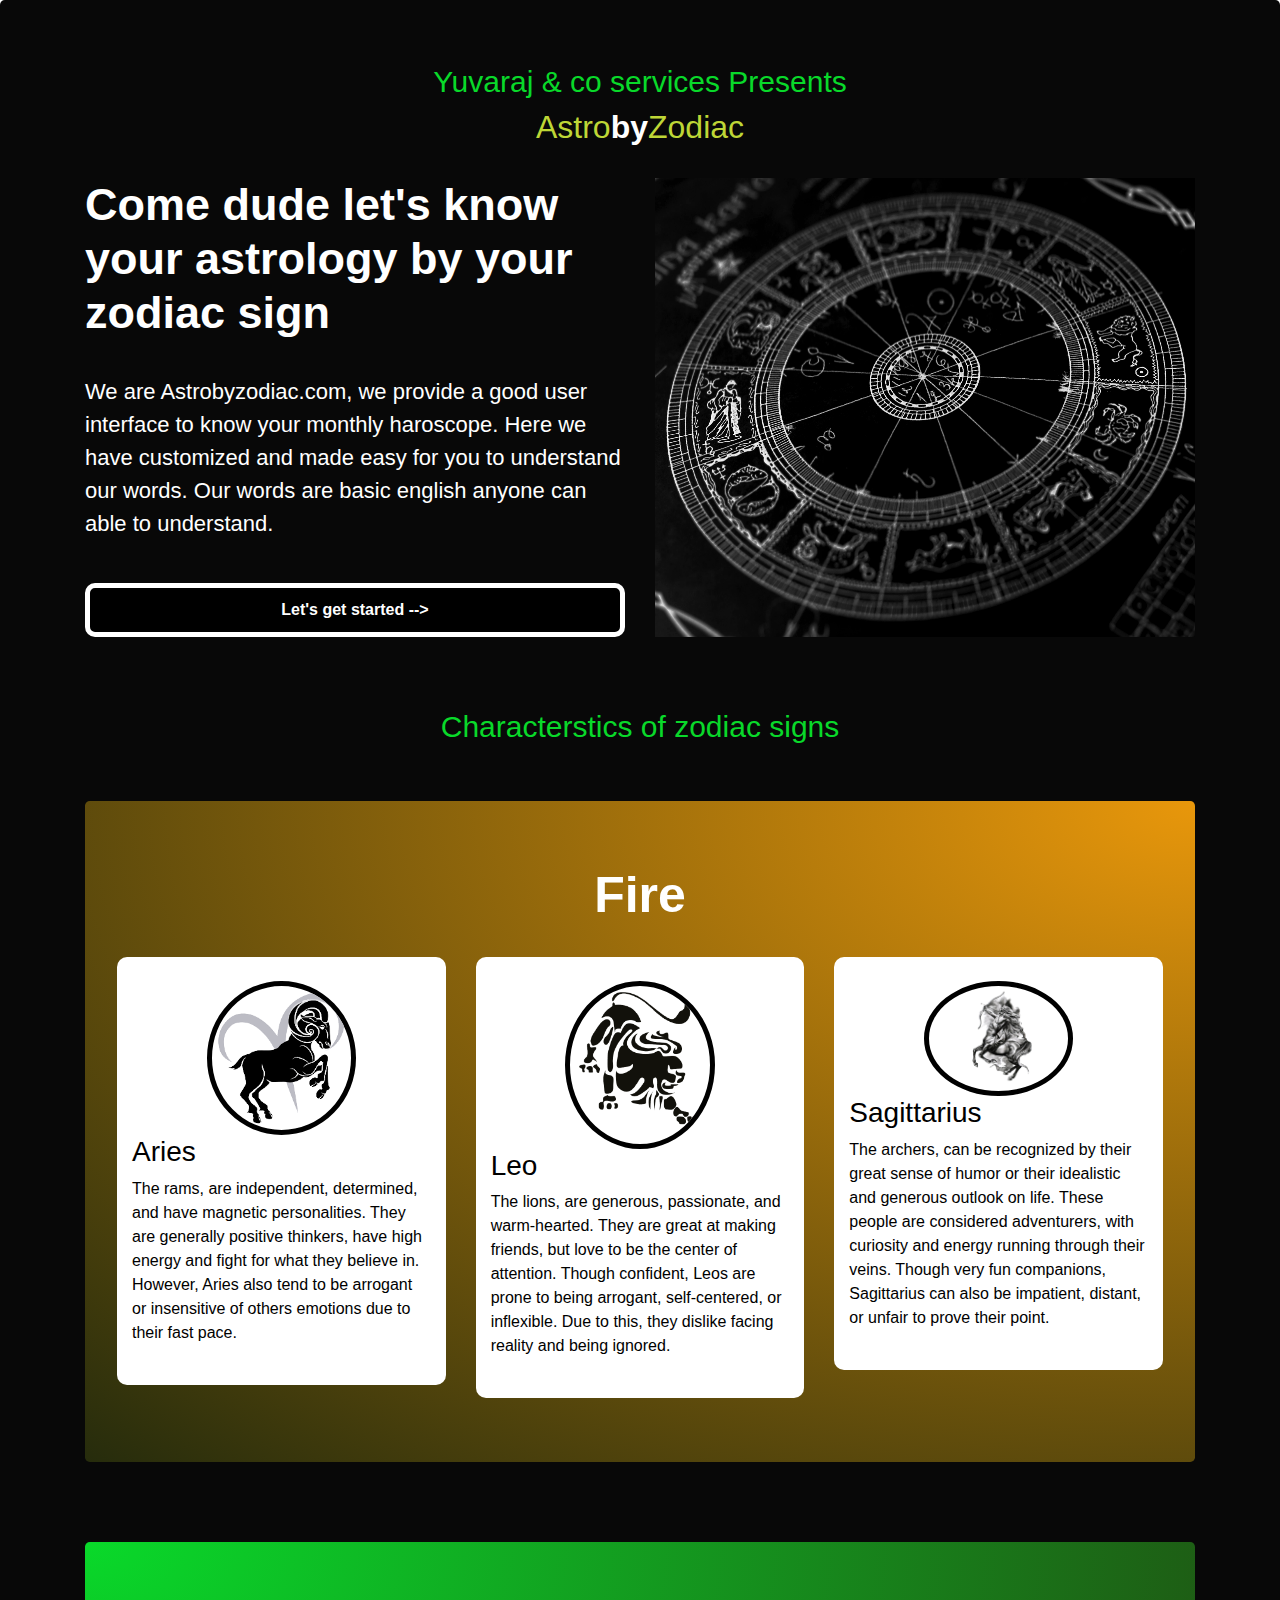
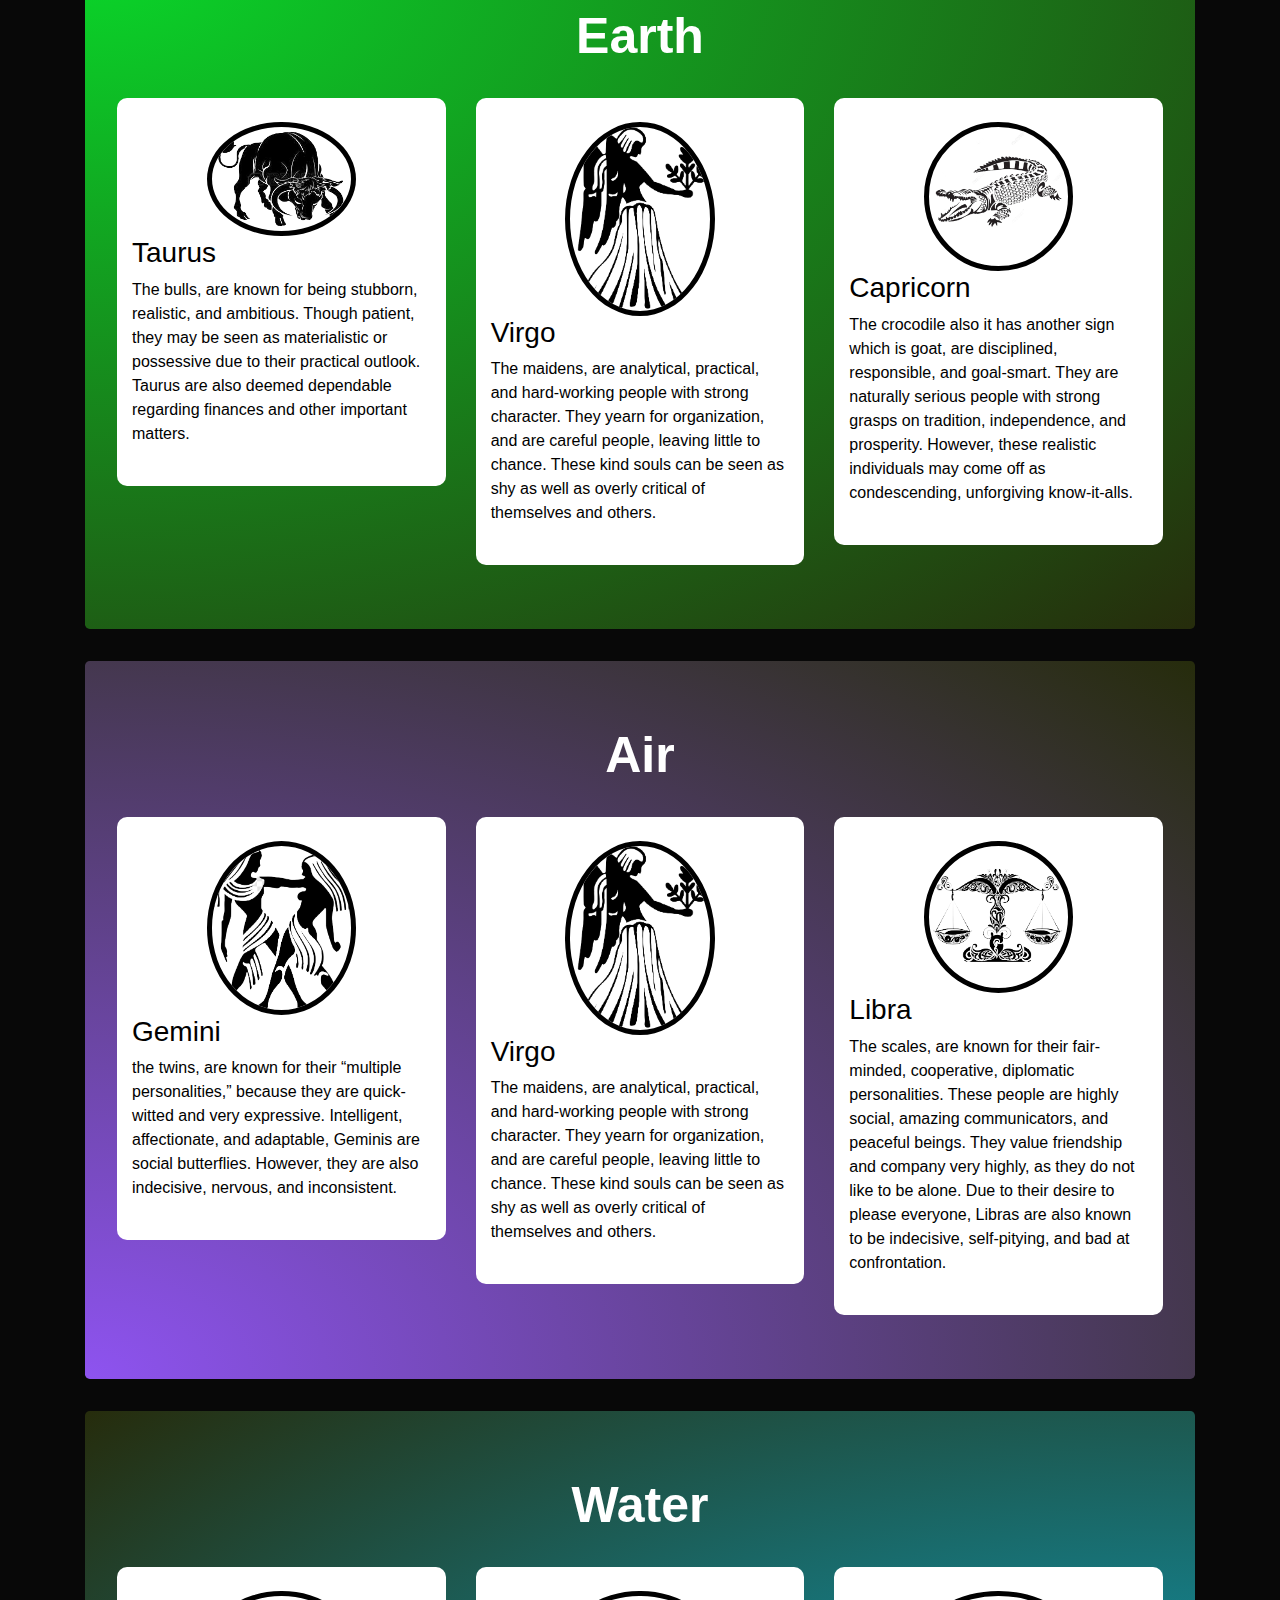
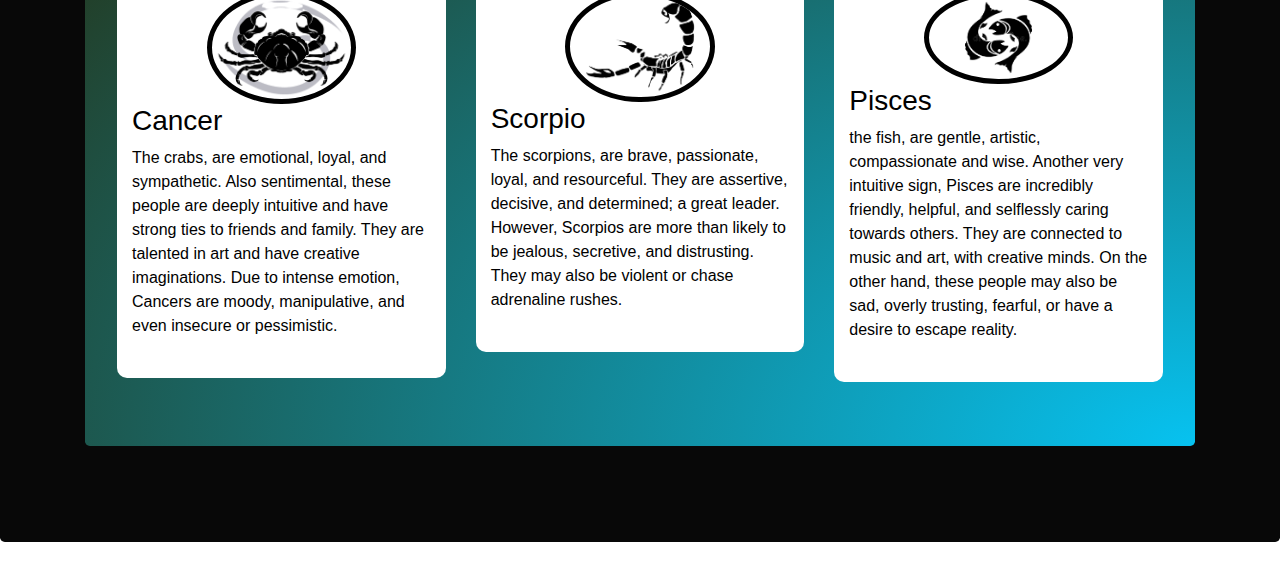
==== index.html @ 249bb6b2 "Added index.html" ====
<!DOCTYPE html>
<html lang="en">
<head>
    <meta charset="UTF-8">
    <meta http-equiv="X-UA-Compatible" content="IE=edge">
    <meta name="viewport" content="width=device-width, initial-scale=1.0">
    <title>Astro by Zodiac</title>
    <link rel="stylesheet" href="https://maxcdn.bootstrapcdn.com/bootstrap/4.5.2/css/bootstrap.min.css">
    <link rel="stylesheet" href="style.css">
</head>
<body>
    <div class="jumbotron head-sec">
        <div class="container">
            <center><h1 class="ys">Yuvaraj & co services Presents</h1></center>    
            <center><h2 class="logo-name">Astro<b class="by">by</b>Zodiac</h2></center>
            <br>
            <div class="row">
                <div class="col-sm-6">
                    <h1 class="head-heading1">Come dude let's know your astrology by your zodiac sign</h1>
                    <p class="head-paragraph1">We are Astrobyzodiac.com, we provide a good user interface to know your monthly haroscope. Here we have
                        customized and made easy for you to understand our words. Our words are basic english anyone can able to understand.
                    </p>
                    <button class="btn btn-block btn-getstarted">Let's get started --></button>
                </div>
                <div class="col-sm-6">
                    <img src="zodiacPic/astrology.jpg" class="astro-img">

                </div>
            </div>
            <br>
            <br>
            <br>
            <!-- Characterstics section -->
            <center><h1 class="ys">Characterstics of zodiac signs </h1></center>
            
           

        <br>
        <br>
        <div class="jumbotron fire">
            <center><h1 class="char-head">Fire</h1> </center>  
            <br>           
                <div class="row">
                    <div class="col-sm-4">
                        <div class="container char-con">
                            <br>
                            <center><img src="zodiacPic/aries-removebg-preview.png" class="round-img" alt=""></center>
                            <h3>Aries</h3>
                            <p>The rams, are independent, determined, and have magnetic personalities. They are generally positive thinkers, have high energy and fight for what they believe in.
                                However, Aries also tend to be arrogant or insensitive of others emotions due to their fast pace.</p>
                            <br>
                        </div>  
                    </div>
                    <div class="col-sm-4">
                        <div class="container char-con">
                            <br>
                            <center><img src="zodiacPic/leo-removebg-preview.png" class="round-img" alt=""></center>
                            <h3>Leo</h3>
                            <p>The lions, are generous, passionate, and warm-hearted. They are great at making friends, but love to be the center of attention.
                                 Though confident, Leos are prone to being arrogant, self-centered, or inflexible. Due to this, they dislike facing reality and being ignored.</p>
                            <br>
                        </div>  
                    </div>
                    <div class="col-sm-4">
                        <div class="container char-con">
                            <br>
                    <center><img src="zodiacPic/sagittarius-removebg-preview.png" class="round-img" alt=""></center>
                    <h3>Sagittarius</h3>
                    <p>The archers, can be recognized by their great sense of humor or their idealistic and generous outlook on life. 
                        These people are considered adventurers, with curiosity and energy running through their veins. Though very fun companions, Sagittarius can also be impatient, distant, or unfair to prove their point.
                    </p>
                    <br>
                        </div>  
                    </div>
                </div>
           
        
       </div>
       <br>
       <br>
       <div class="jumbotron earth">
            <center><h1 class="char-head">Earth</h1> </center>  
            <br>         
            <div class="row">
                <div class="col-sm-4">
                    <div class="container char-con">
                        <br>
                        <center><img src="zodiacPic/taurus-removebg-preview.png" class="round-img" alt=""></center>
                        <h3>Taurus</h3>
                        <p>The bulls, are known for being stubborn, realistic, and ambitious. Though patient, they may be seen as materialistic or possessive due to their practical outlook. 
                            Taurus are also deemed dependable regarding finances and other important matters.</p>
                        
                        <br>
                    </div>  
                </div>
                <div class="col-sm-4">
                    <div class="container char-con">
                        <br>
                    <center><img src="zodiacPic/virgo_kanya_-removebg-preview.png" class="round-img" alt=""></center>
                    <h3>Virgo</h3>
                    <p>The maidens, are analytical, practical, and hard-working people with strong character. They yearn for organization, and are careful people, leaving
                         little to chance. These kind souls can be seen as shy as well as overly critical of themselves and others.
                        </p>
                    <br>
                    </div>  
                </div>
                <div class="col-sm-4">
                    <div class="container char-con">
                        <br>
                        <center><img src="zodiacPic/capricorn-removebg-preview.png" class="round-img" alt=""></center>
                        <h3>Capricorn</h3>
                        <p> The crocodile also it has another sign which is goat, are disciplined, responsible, and goal-smart. They are naturally serious
                             people with strong grasps on tradition, independence, and prosperity. However, these realistic individuals may come off as condescending, unforgiving know-it-alls.
                        </p>
                        <br>
                    </div>  
                </div>
            </div>    
       </div>
       <div class="jumbotron air">
         <center><h1 class="char-head">Air</h1> </center>  
            <br>          
            <div class="row">
                <div class="col-sm-4">
                    <div class="container char-con">
                        <br>
                        <center><img src="zodiacPic/gemini-removebg-preview.png" class="round-img" alt=""></center>
                        <h3>Gemini</h3>
                        <p>the twins, are known for their “multiple personalities,” because they are quick-witted and very expressive. Intelligent, affectionate, and adaptable, Geminis are social butterflies. However, they are also indecisive, nervous, and inconsistent.</p>
                        <br>
                    </div>  
                </div>
                <div class="col-sm-4">
                    <div class="container char-con">
                        <br>
                    <center><img src="zodiacPic/virgo_kanya_-removebg-preview.png" class="round-img" alt=""></center>
                    <h3>Virgo</h3>
                    <p>The maidens, are analytical, practical, and hard-working people with strong character. They yearn for organization, and are careful people, leaving
                         little to chance. These kind souls can be seen as shy as well as overly critical of themselves and others.
                        </p>
                    <br>
                    </div>  
                </div>
                <div class="col-sm-4">
                    <div class="container char-con">
                        <br>
                        <center><img src="zodiacPic/libra-removebg-preview.png" class="round-img" alt=""></center>
                        <h3>Libra</h3>
                        <p>The scales, are known for their fair-minded, cooperative, diplomatic personalities. These people are highly social, amazing communicators, and peaceful beings. They value friendship and company very highly, as they do not like to be alone.
                           Due to their desire to please everyone, Libras are also known to be indecisive, self-pitying, and bad at confrontation.</p>
                        <br>
                    </div>  
                </div>
            </div>    
       </div>
       <div class="jumbotron water">
            <center><h1 class="char-head">Water</h1> </center>  
                <br>        
            <div class="row">
                <div class="col-sm-4">
                    <div class="container char-con">
                        <br>
                        <center><img src="zodiacPic/cancer-removebg-preview.png" class="round-img" alt=""></center>
                        <h3>Cancer</h3>
                        <p>The crabs, are emotional, loyal, and sympathetic. Also sentimental, these people are deeply intuitive and have strong ties to friends and family. They are talented in art and have creative imaginations. Due to intense emotion, Cancers are moody, manipulative, and even insecure or pessimistic.</p>
                        <br>
                    </div>  
                </div>
                <div class="col-sm-4">
                    <div class="container char-con">
                        <br>
                    <center><img src="zodiacPic/scorpio-removebg-preview.png" class="round-img" alt=""></center>
                    <h3>Scorpio</h3>
                    <p>The scorpions, are brave, passionate, loyal, and resourceful. They are assertive, decisive, and determined; a great leader. However,
                     Scorpios are more than likely to be jealous, secretive, and distrusting. They may also be violent or chase adrenaline rushes.
                    </p>
                    <br>
                    </div>  
                </div>
                <div class="col-sm-4">
                    <div class="container char-con">
                        <br>
                        <center><img src="zodiacPic/pisces-removebg-preview.png" class="round-img" alt=""></center>
                        <h3>Pisces</h3>
                        <p>the fish, are gentle, artistic, compassionate and wise. Another very intuitive sign, Pisces are incredibly friendly, helpful, and selflessly caring towards others. They are connected to music and art, with creative minds.
                        On the other hand, these people may also be sad, overly trusting, fearful, or have a desire to escape reality.</p>
                        <br>
                    </div>  
                </div>
            </div>    
       </div>
    </div>   
  
    
</body>
</html>
---- style.css ----
.astro-img{
    width: 100%;
    height: 100%;
}
.head-sec{
    background-color: #080808;
    color: white;
}
.head-heading1{
    font-size: 45px;
    font-weight: 800;
}
.head-paragraph1{
    padding-top: 5%;
    font-size: 22px;
    font-weight: 300;
    padding-bottom: 5%;
}
.btn-getstarted{
    /* https://www.css-gradient.com/ */
    padding: 10px;
    border: 5px solid white;
    border-radius: 10px;
    color: white;
    font-weight: 800;
    background-color: black;


}
.btn-getstarted:hover {
    color: white;
    box-shadow: 1px 1px 3px 3px #8E53F0 ;
    font-size: 17px;
}
.char-con{
    background-color: white;
    color: black;
    border-radius: 10px;
}
.round-img{
    border: 5px solid black;
    border-radius: 100%;
    width: 50%;
    height: 50%;
}
.fire{
    background: #E8970B;
background: -webkit-radial-gradient(top right, #E8970B, #262C0C);
background: -moz-radial-gradient(top right, #E8970B, #262C0C);
background: radial-gradient(to bottom left, #E8970B, #262C0C);
}
.air{
    background: #8E53F0;
    background: -webkit-radial-gradient(bottom left, #8E53F0, #262C0C);
    background: -moz-radial-gradient(bottom left, #8E53F0, #262C0C);
    background: radial-gradient(to top right, #8E53F0, #262C0C);
}
.water{
    background: #07C2F0;
background: -webkit-radial-gradient(bottom right, #07C2F0, #262C0C);
background: -moz-radial-gradient(bottom right, #07C2F0, #262C0C);
background: radial-gradient(to top left, #07C2F0, #262C0C);
}
.earth{
    background: #09D92A;
background: -webkit-radial-gradient(top left, #09D92A, #262C0C);
background: -moz-radial-gradient(top left, #09D92A, #262C0C);
background: radial-gradient(to bottom right, #09D92A, #262C0C);
}
.char-head{
    font-size: 50px;
    font-weight: 700;
}
.logo-name{
    color: #BED636;

}
.by{
    color: white;
}
.ys{
    color: #09D92A;
    font-size: 30px;
}
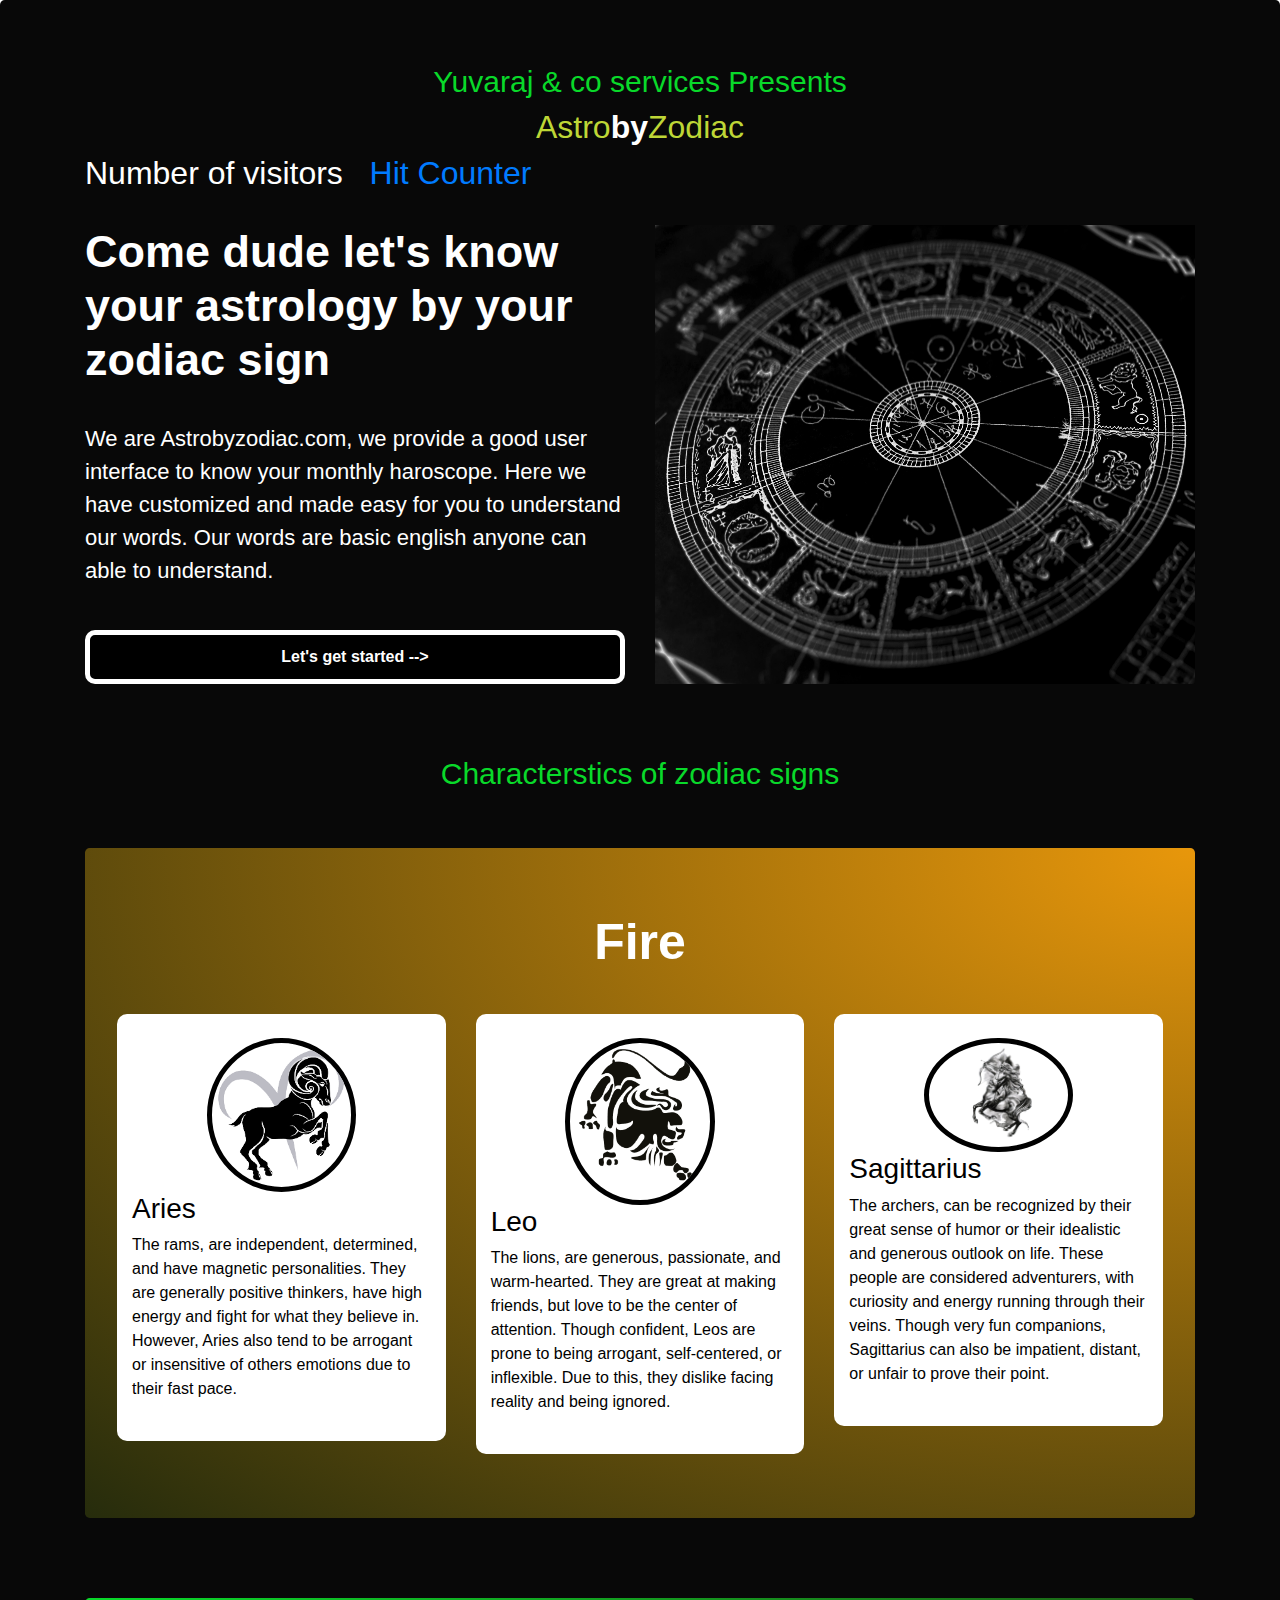
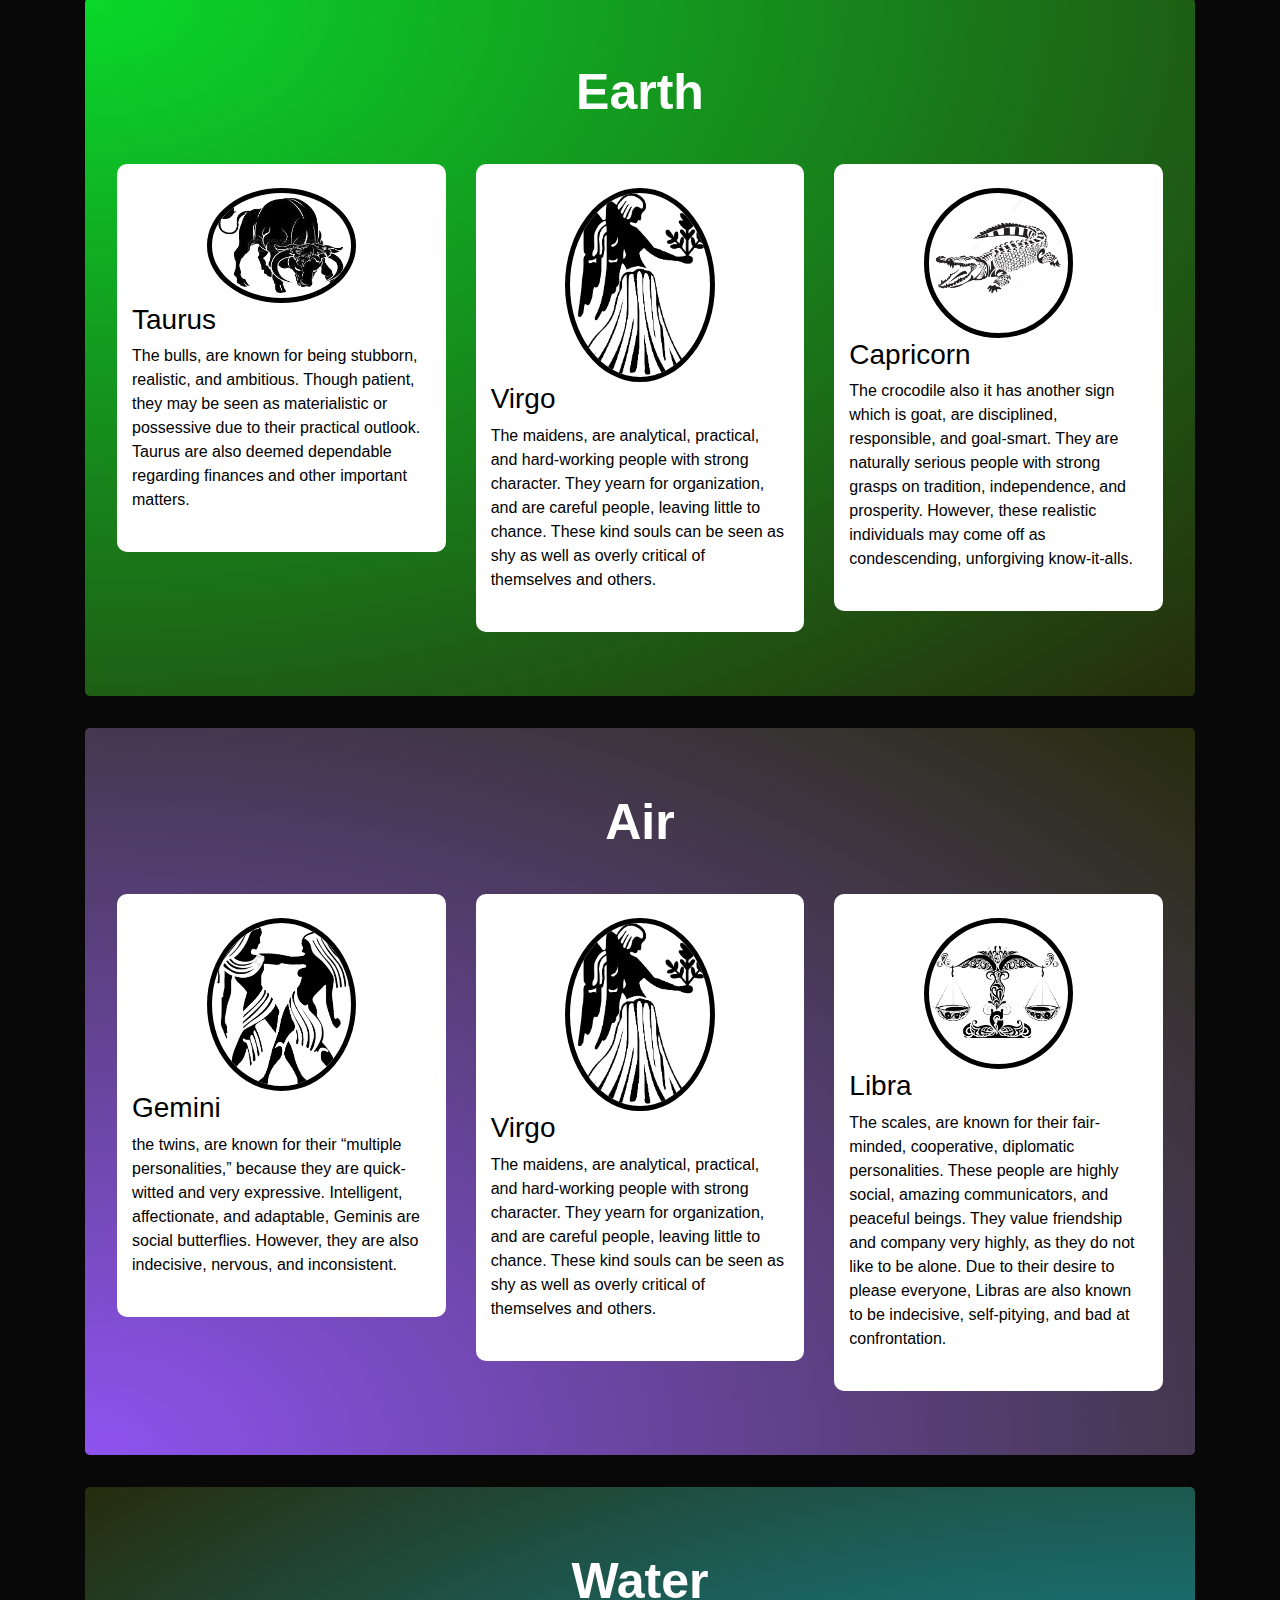
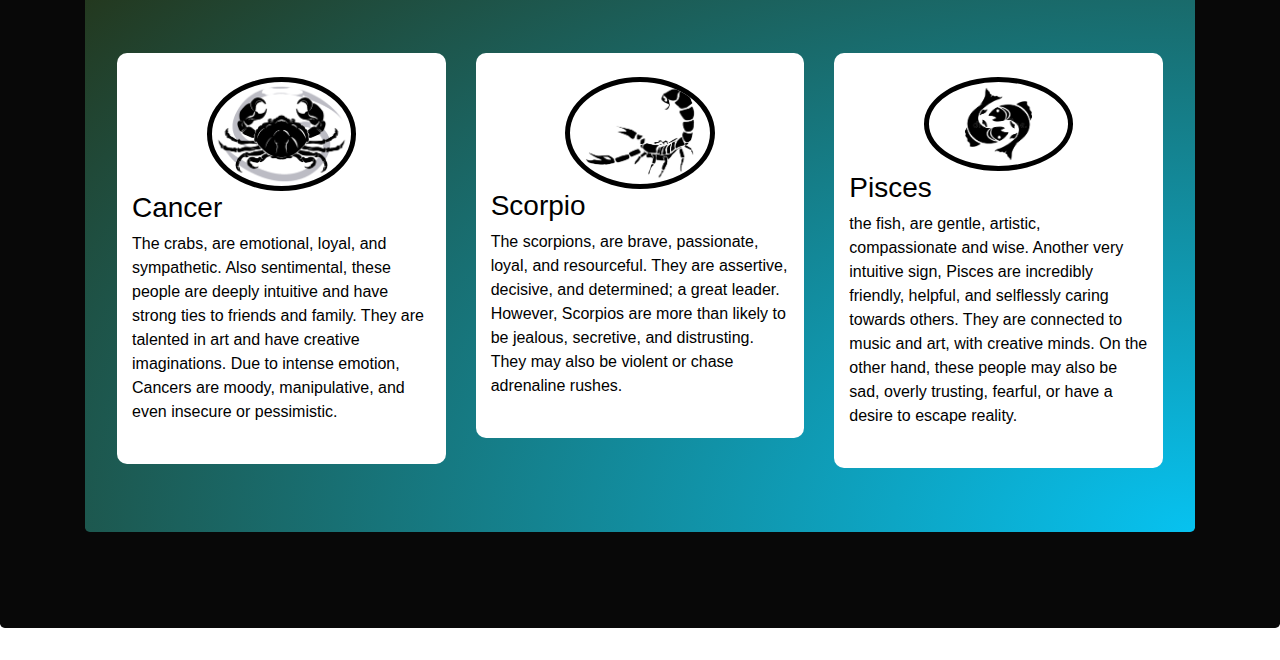
==== commit 6b93c4dd: "added counter" ====
--- a/index.html
+++ b/index.html
@@ -13,6 +13,13 @@
         <div class="container">
             <center><h1 class="ys">Yuvaraj & co services Presents</h1></center>    
             <center><h2 class="logo-name">Astro<b class="by">by</b>Zodiac</h2></center>
+           
+            
+<!-- Badge Code - Do Not Change The Code -->
+<h2>Number of visitors &nbsp; <a class="hitCounter" href="https://visitorshitcounter.com/" target="_blank" title="Hit counter" data-name="1a93718958e45dc6cc021328e9978897|5|page|1|#ea5050|#ffffff|small|s-hit">Hit Counter</a></h2>
+    <script>document.write("<script type='text/javascript' src='https://visitorshitcounter.com/js/hitCounter.js?v="+Date.now()+"'><\/script>");</script>
+<!-- Badge Code End Here -->
+
             <br>
             <div class="row">
                 <div class="col-sm-6">
@@ -51,6 +58,7 @@
                             <br>
                         </div>  
                     </div>
+                    
                     <div class="col-sm-4">
                         <div class="container char-con">
                             <br>
--- a/style.css
+++ b/style.css
@@ -36,6 +36,7 @@
     background-color: white;
     color: black;
     border-radius: 10px;
+    margin-top: 10px;
 }
 .round-img{
     border: 5px solid black;
@@ -81,4 +82,17 @@
 .ys{
     color: #09D92A;
     font-size: 30px;
+}
+a.hitCounter.badge-done0 {
+    background-color: #42b82b !important;
+    background-image: url()!important;
+    display: inline-block;
+    background-repeat: no-repeat;
+    color: #ffffff;
+    text-decoration: none;
+    text-indent: 0px;
+    padding: 7px;
+    min-width: 90px;
+    font-size: 20px;
+    background-position: 8px 10px;
 }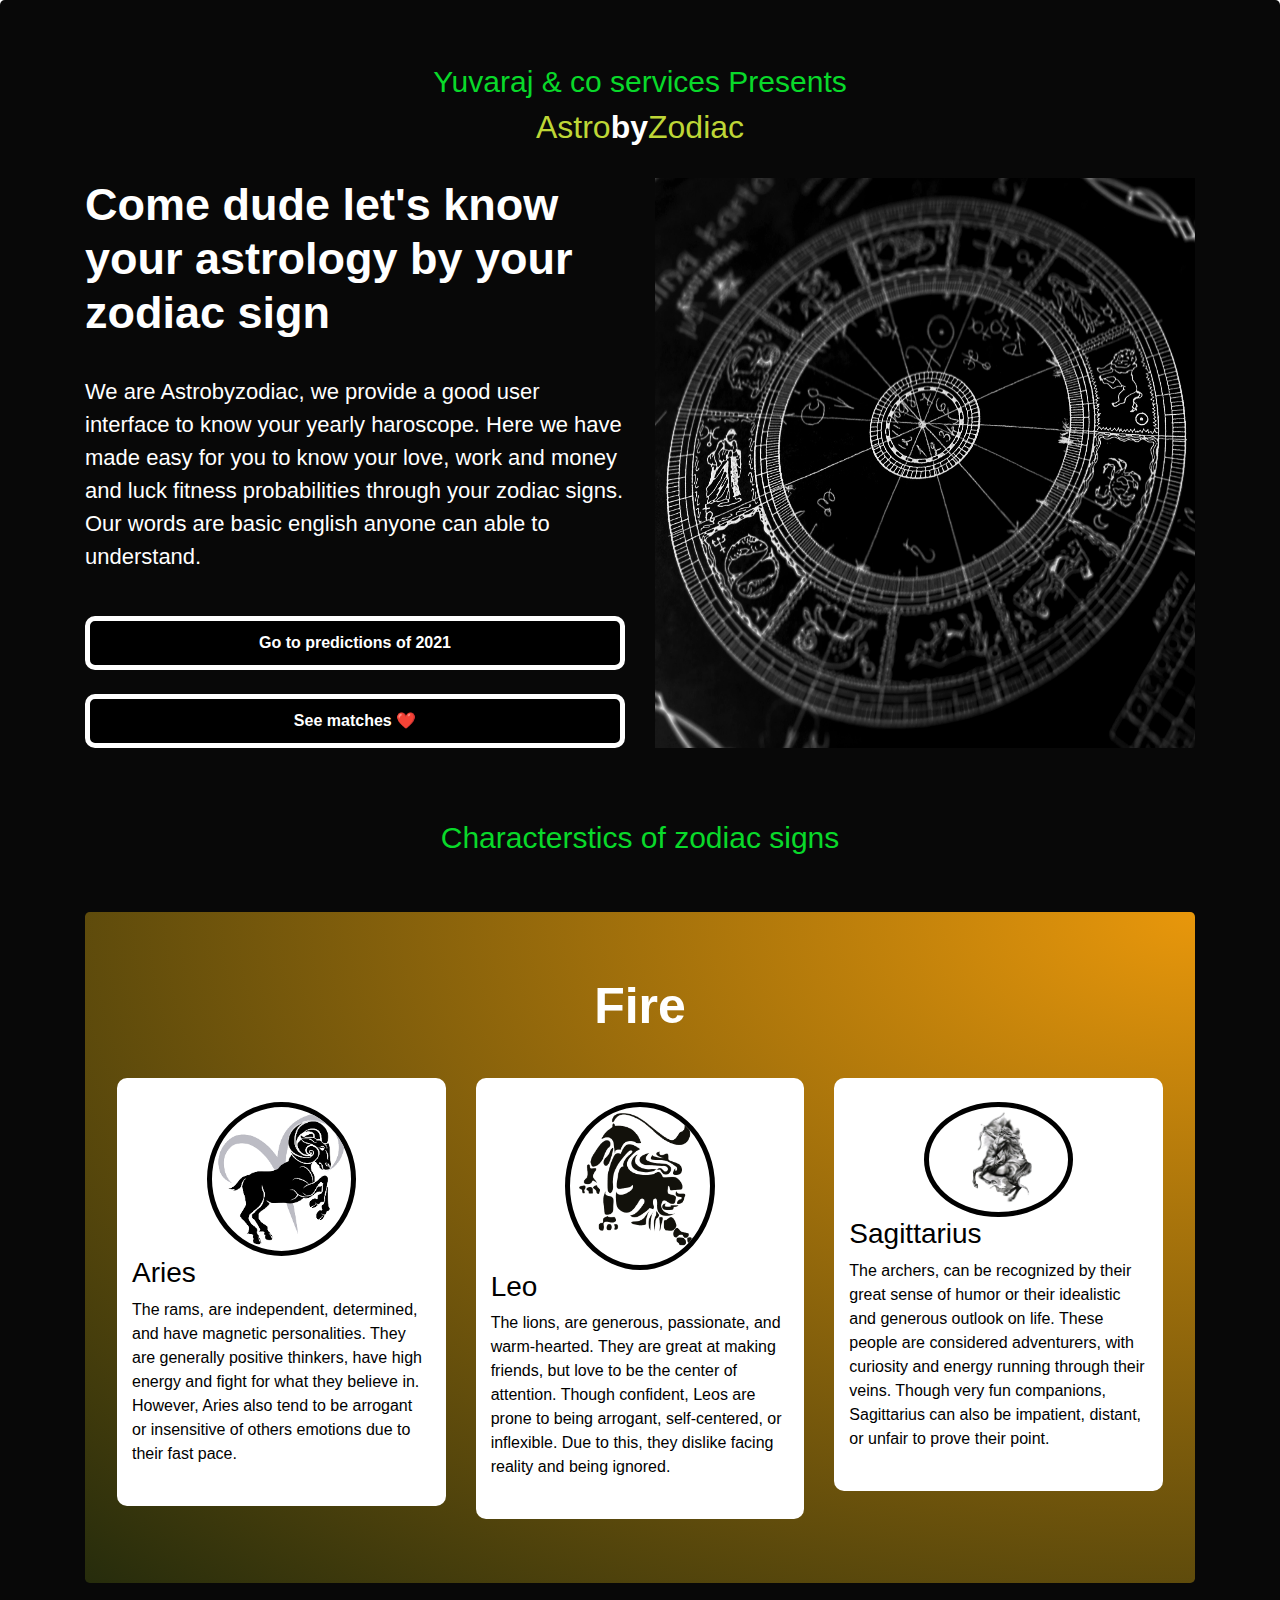
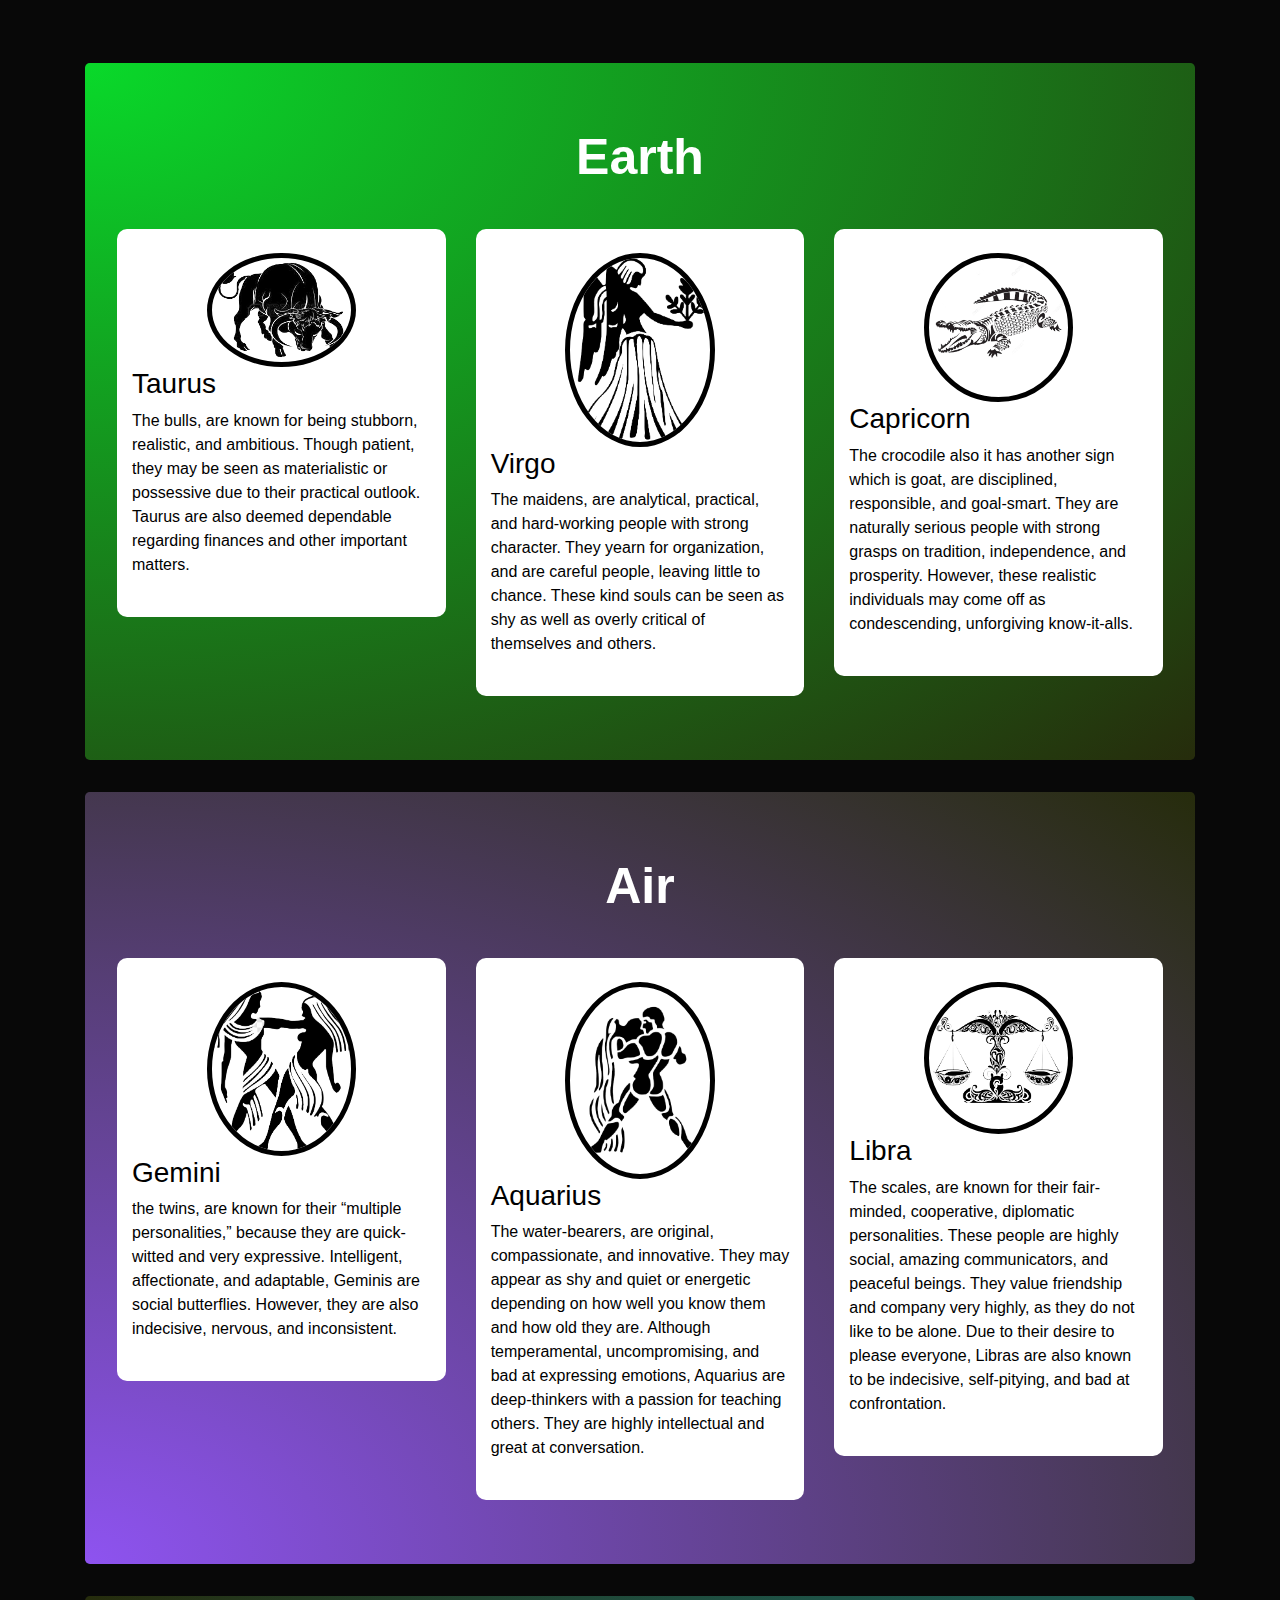
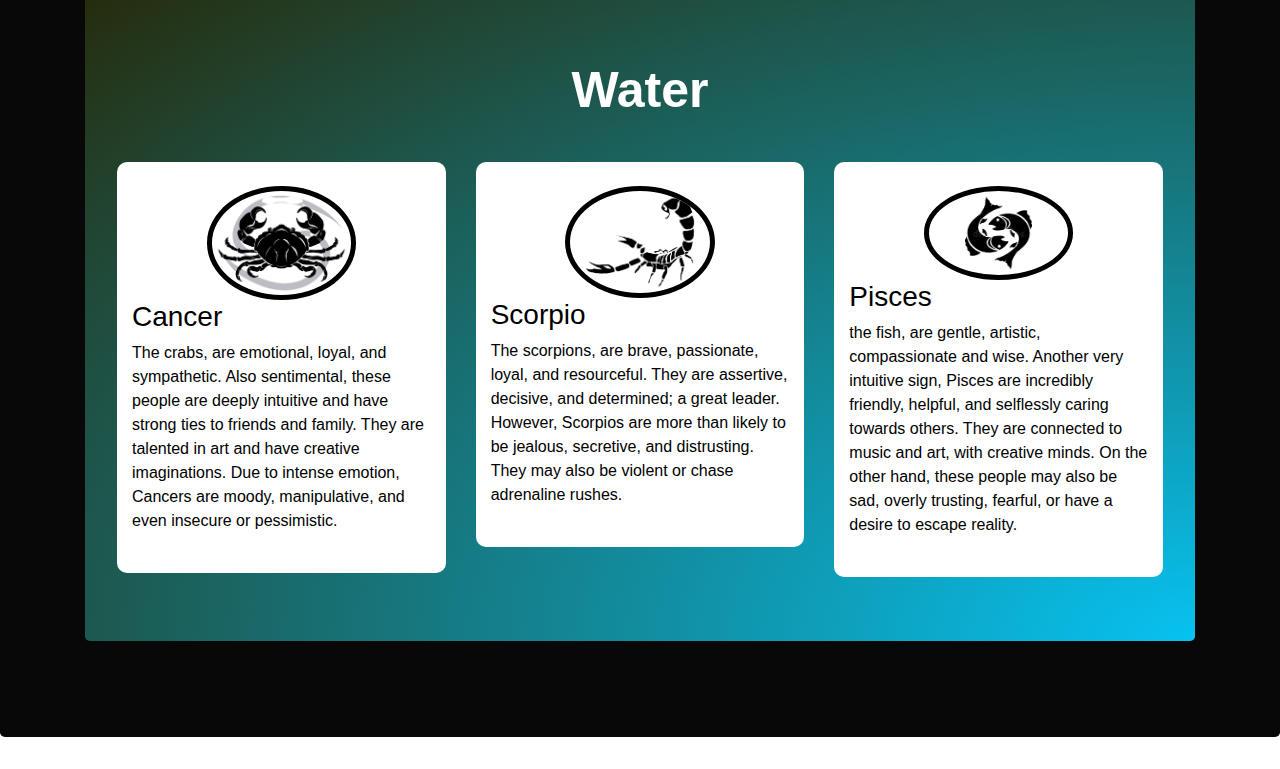
==== commit c5c7c6b5: "added prediction json" ====
--- a/index.html
+++ b/index.html
@@ -16,18 +16,20 @@
            
             
 <!-- Badge Code - Do Not Change The Code -->
-<h2>Number of visitors &nbsp; <a class="hitCounter" href="https://visitorshitcounter.com/" target="_blank" title="Hit counter" data-name="1a93718958e45dc6cc021328e9978897|5|page|1|#ea5050|#ffffff|small|s-hit">Hit Counter</a></h2>
-    <script>document.write("<script type='text/javascript' src='https://visitorshitcounter.com/js/hitCounter.js?v="+Date.now()+"'><\/script>");</script>
+<!-- <h2>Number of visitors &nbsp; <a class="hitCounter" href="https://visitorshitcounter.com/" target="_blank" title="Hit counter" data-name="1a93718958e45dc6cc021328e9978897|5|page|1|#ea5050|#ffffff|small|s-hit">Hit Counter</a></h2>
+    <script>document.write("<script type='text/javascript' src='https://visitorshitcounter.com/js/hitCounter.js?v="+Date.now()+"'><\/script>");</script> -->
 <!-- Badge Code End Here -->
 
             <br>
             <div class="row">
                 <div class="col-sm-6">
                     <h1 class="head-heading1">Come dude let's know your astrology by your zodiac sign</h1>
-                    <p class="head-paragraph1">We are Astrobyzodiac.com, we provide a good user interface to know your monthly haroscope. Here we have
-                        customized and made easy for you to understand our words. Our words are basic english anyone can able to understand.
+                    <p class="head-paragraph1">We are Astrobyzodiac, we provide a good user interface to know your yearly haroscope. Here we have
+                        made easy for you to know your love, work and money and luck fitness probabilities through your zodiac signs. Our words are basic english anyone can able to understand.
                     </p>
-                    <button class="btn btn-block btn-getstarted">Let's get started --></button>
+                   <a href="predictions.html"><button class="btn btn-block btn-getstarted">Go to predictions of 2021</button> </a>
+                   <br>
+                   <a href="match.html"><button class="btn btn-block btn-getstarted">See matches ❤️</button> </a>
                 </div>
                 <div class="col-sm-6">
                     <img src="zodiacPic/astrology.jpg" class="astro-img">
@@ -141,10 +143,10 @@
                 <div class="col-sm-4">
                     <div class="container char-con">
                         <br>
-                    <center><img src="zodiacPic/virgo_kanya_-removebg-preview.png" class="round-img" alt=""></center>
-                    <h3>Virgo</h3>
-                    <p>The maidens, are analytical, practical, and hard-working people with strong character. They yearn for organization, and are careful people, leaving
-                         little to chance. These kind souls can be seen as shy as well as overly critical of themselves and others.
+                    <center><img src="zodiacPic/aquaris-removebg-preview.png" class="round-img" alt=""></center>
+                    <h3>Aquarius</h3>
+                    <p>The water-bearers, are original, compassionate, and innovative. They may appear as shy and quiet or energetic depending on how well you know them and how old they are. Although temperamental, uncompromising, and bad at expressing emotions,
+                         Aquarius are deep-thinkers with a passion for teaching others. They are highly intellectual and great at conversation.
                         </p>
                     <br>
                     </div>  
--- a/style.css
+++ b/style.css
@@ -95,4 +95,27 @@
     min-width: 90px;
     font-size: 20px;
     background-position: 8px 10px;
+}
+
+/* prediction page */
+#standard-select {
+    appearance: none;
+    background: #84C2F9;
+    background: -webkit-radial-gradient(center, #84C2F9, #5077A7);
+    background: -moz-radial-gradient(center, #84C2F9, #5077A7);
+    background: radial-gradient(ellipse at center, #84C2F9, #5077A7);
+    border-radius: 3px;
+    padding: 4px 4px 5px 35%;
+    margin: 0;
+    color: #220552;
+    width: 100%;
+    font-size: 30px;
+    cursor: inherit;
+    line-height: inherit;
+    z-index: 1;
+
+  }
+
+.d-block{
+    display: block;
 }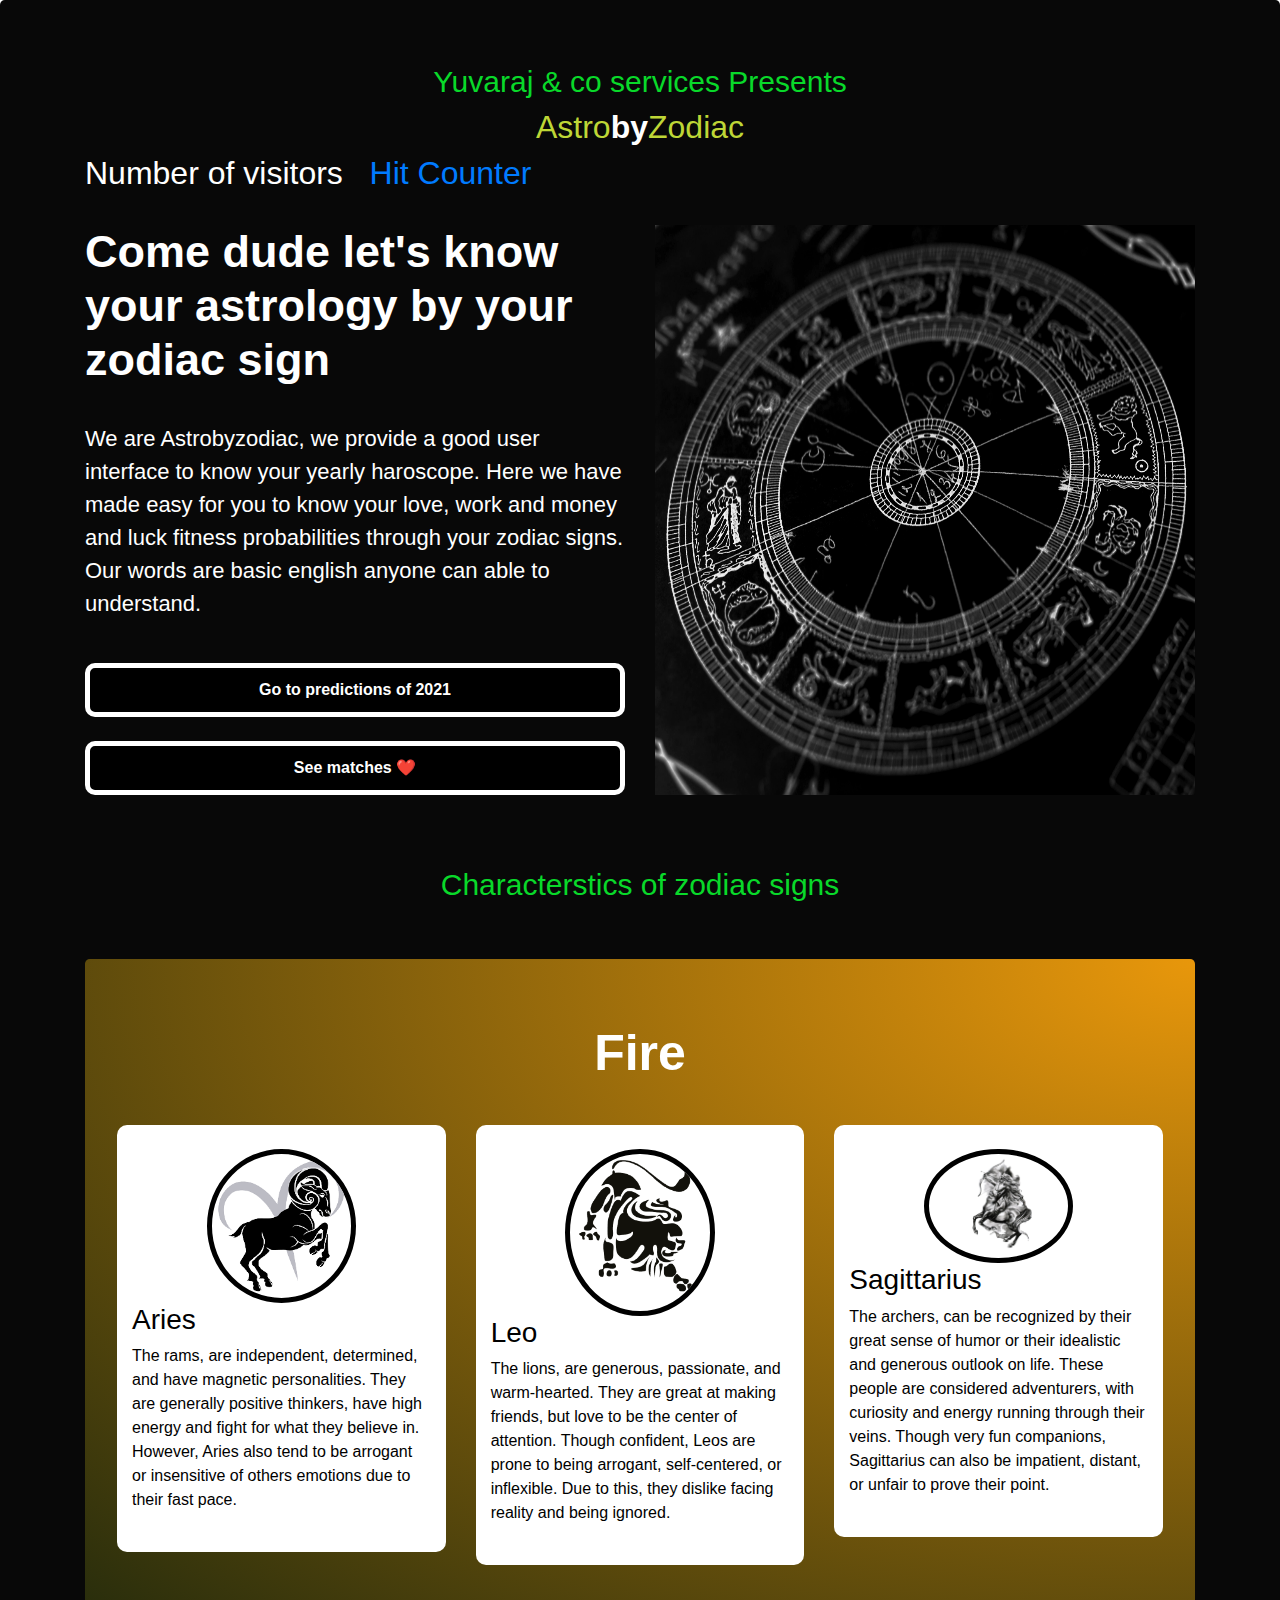
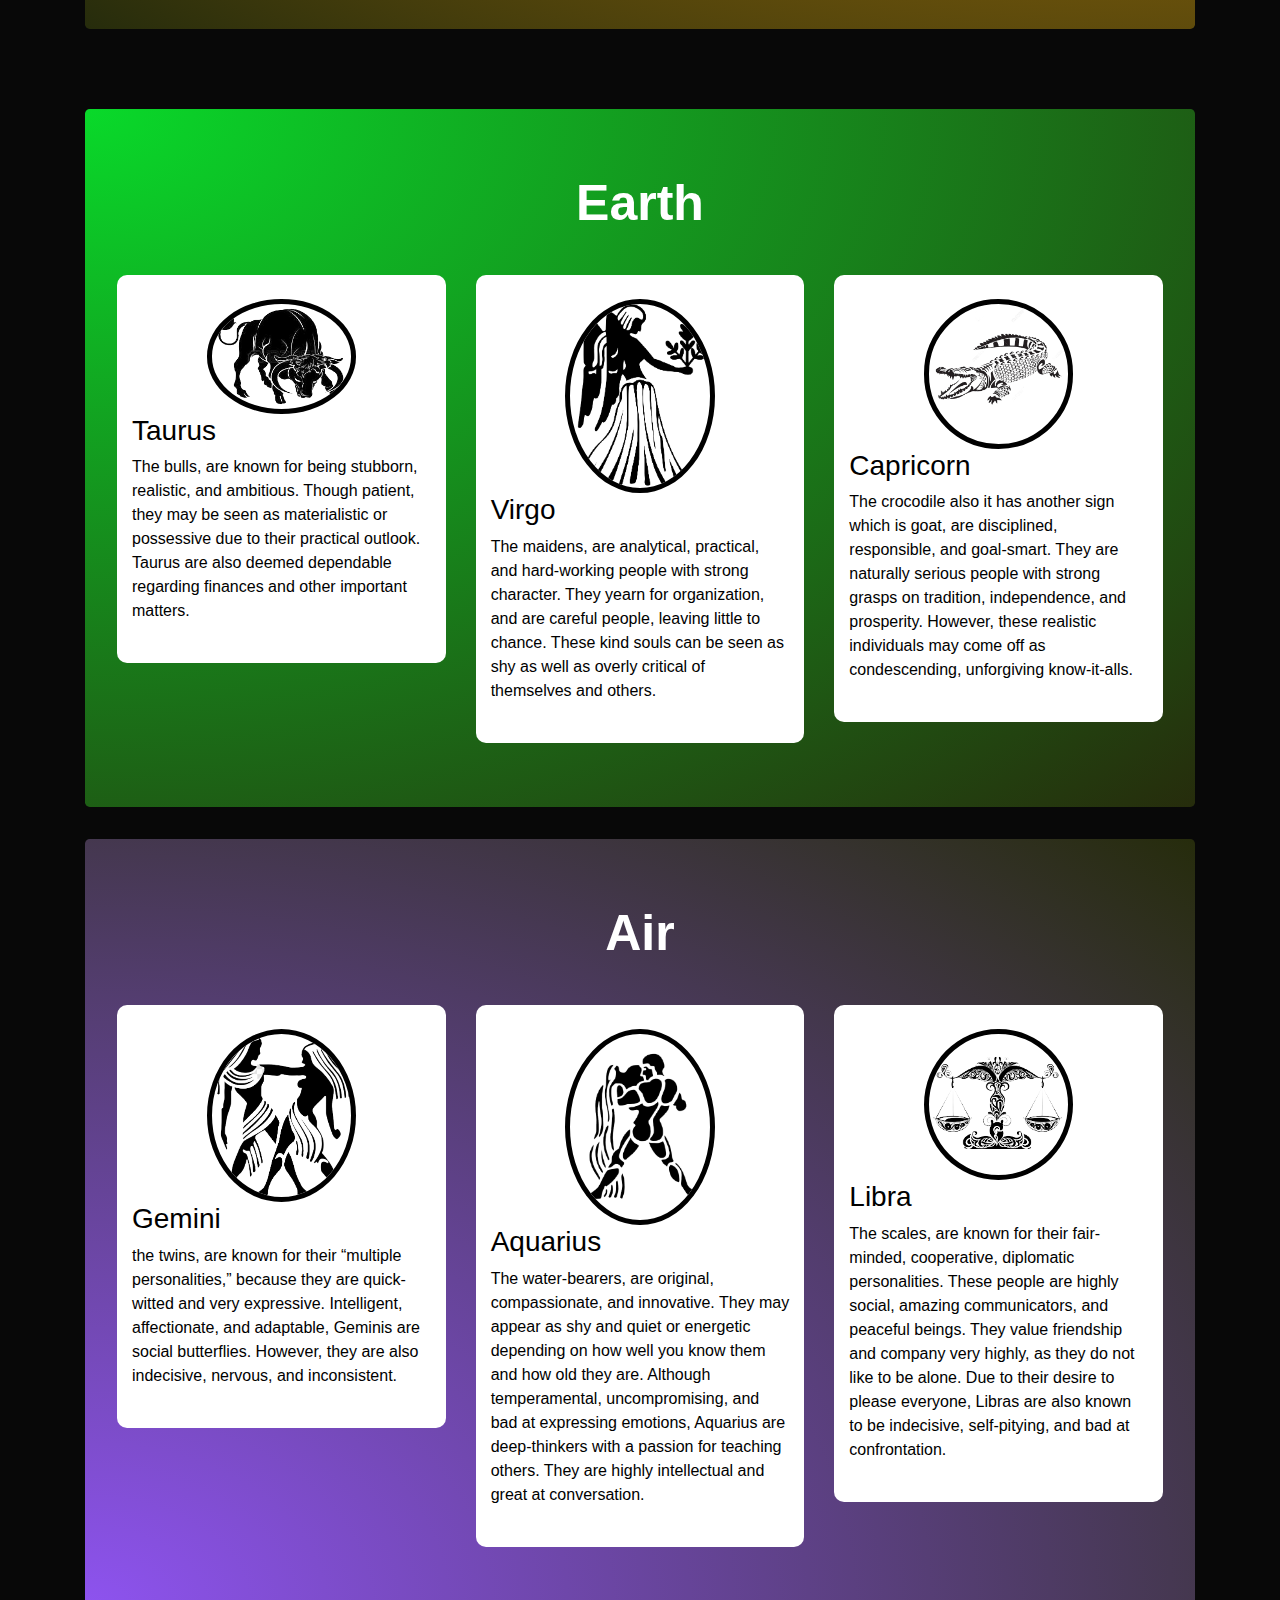
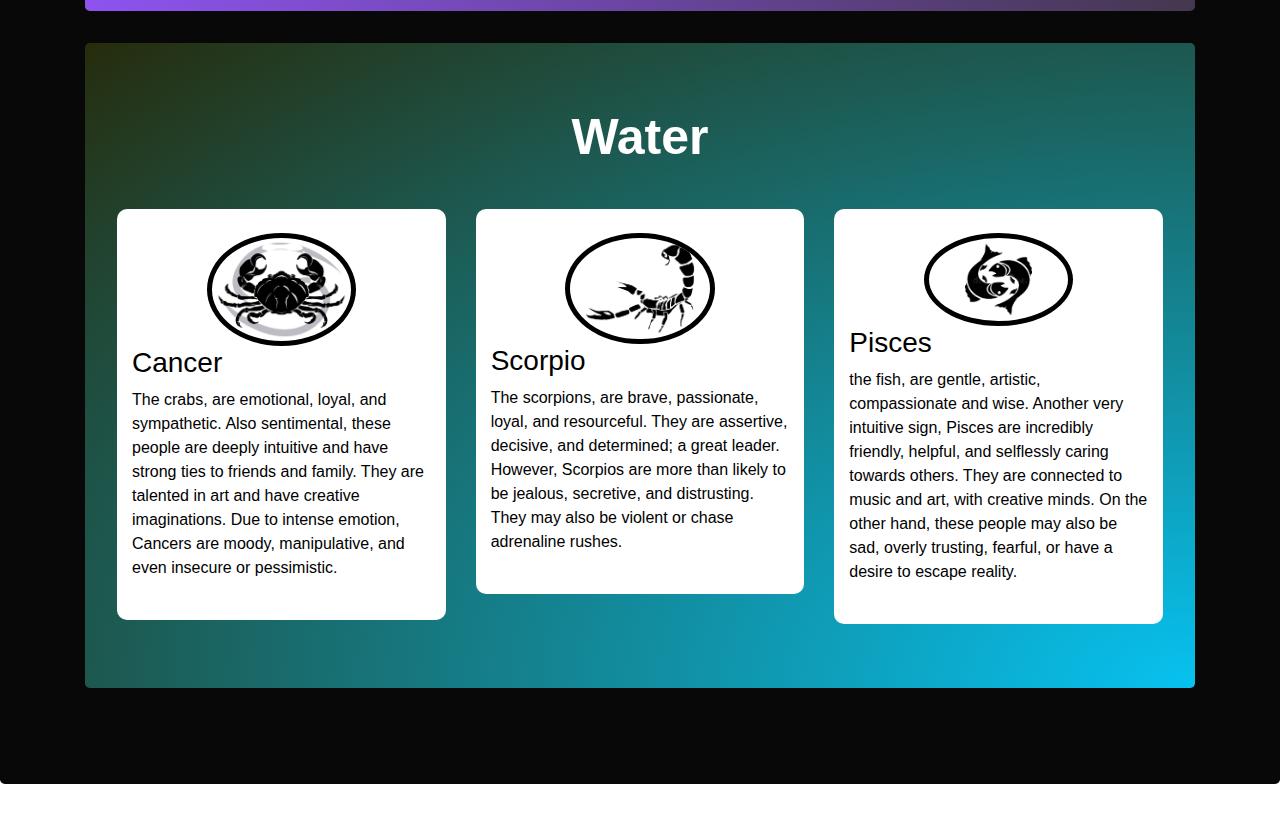
==== commit 606206f7: "prediction" ====
--- a/index.html
+++ b/index.html
@@ -16,8 +16,8 @@
            
             
 <!-- Badge Code - Do Not Change The Code -->
-<!-- <h2>Number of visitors &nbsp; <a class="hitCounter" href="https://visitorshitcounter.com/" target="_blank" title="Hit counter" data-name="1a93718958e45dc6cc021328e9978897|5|page|1|#ea5050|#ffffff|small|s-hit">Hit Counter</a></h2>
-    <script>document.write("<script type='text/javascript' src='https://visitorshitcounter.com/js/hitCounter.js?v="+Date.now()+"'><\/script>");</script> -->
+<h2>Number of visitors &nbsp; <a class="hitCounter" href="https://visitorshitcounter.com/" target="_blank" title="Hit counter" data-name="1a93718958e45dc6cc021328e9978897|5|page|1|#ea5050|#ffffff|small|s-hit">Hit Counter</a></h2>
+    <script>document.write("<script type='text/javascript' src='https://visitorshitcounter.com/js/hitCounter.js?v="+Date.now()+"'><\/script>");</script>
 <!-- Badge Code End Here -->
 
             <br>
--- a/style.css
+++ b/style.css
@@ -103,11 +103,11 @@
     background: #84C2F9;
     background: -webkit-radial-gradient(center, #84C2F9, #5077A7);
     background: -moz-radial-gradient(center, #84C2F9, #5077A7);
-    background: radial-gradient(ellipse at center, #84C2F9, #5077A7);
+    background: radial-gradient(ellipse at center, #ffffff, #5997d7);
     border-radius: 3px;
-    padding: 4px 4px 5px 35%;
+    padding: 0px 0px 0px 33%;
     margin: 0;
-    color: #220552;
+    color: #1b0e3c;
     width: 100%;
     font-size: 30px;
     cursor: inherit;
@@ -116,6 +116,25 @@
 
   }
 
-.d-block{
+.initial{
     display: block;
+}
+.content-head{
+    color: white;
+    font-size: 25px;
+    font-weight: 900;
+}
+.con-predict{
+    border-radius: 10px;
+    margin-top: 10px;
+}
+.mt-t-10{
+    margin-top: 10px;
+}
+.content-main{
+    color: white;
+    font-size: 18px;
+}
+.clicked{
+    display: none;
 }